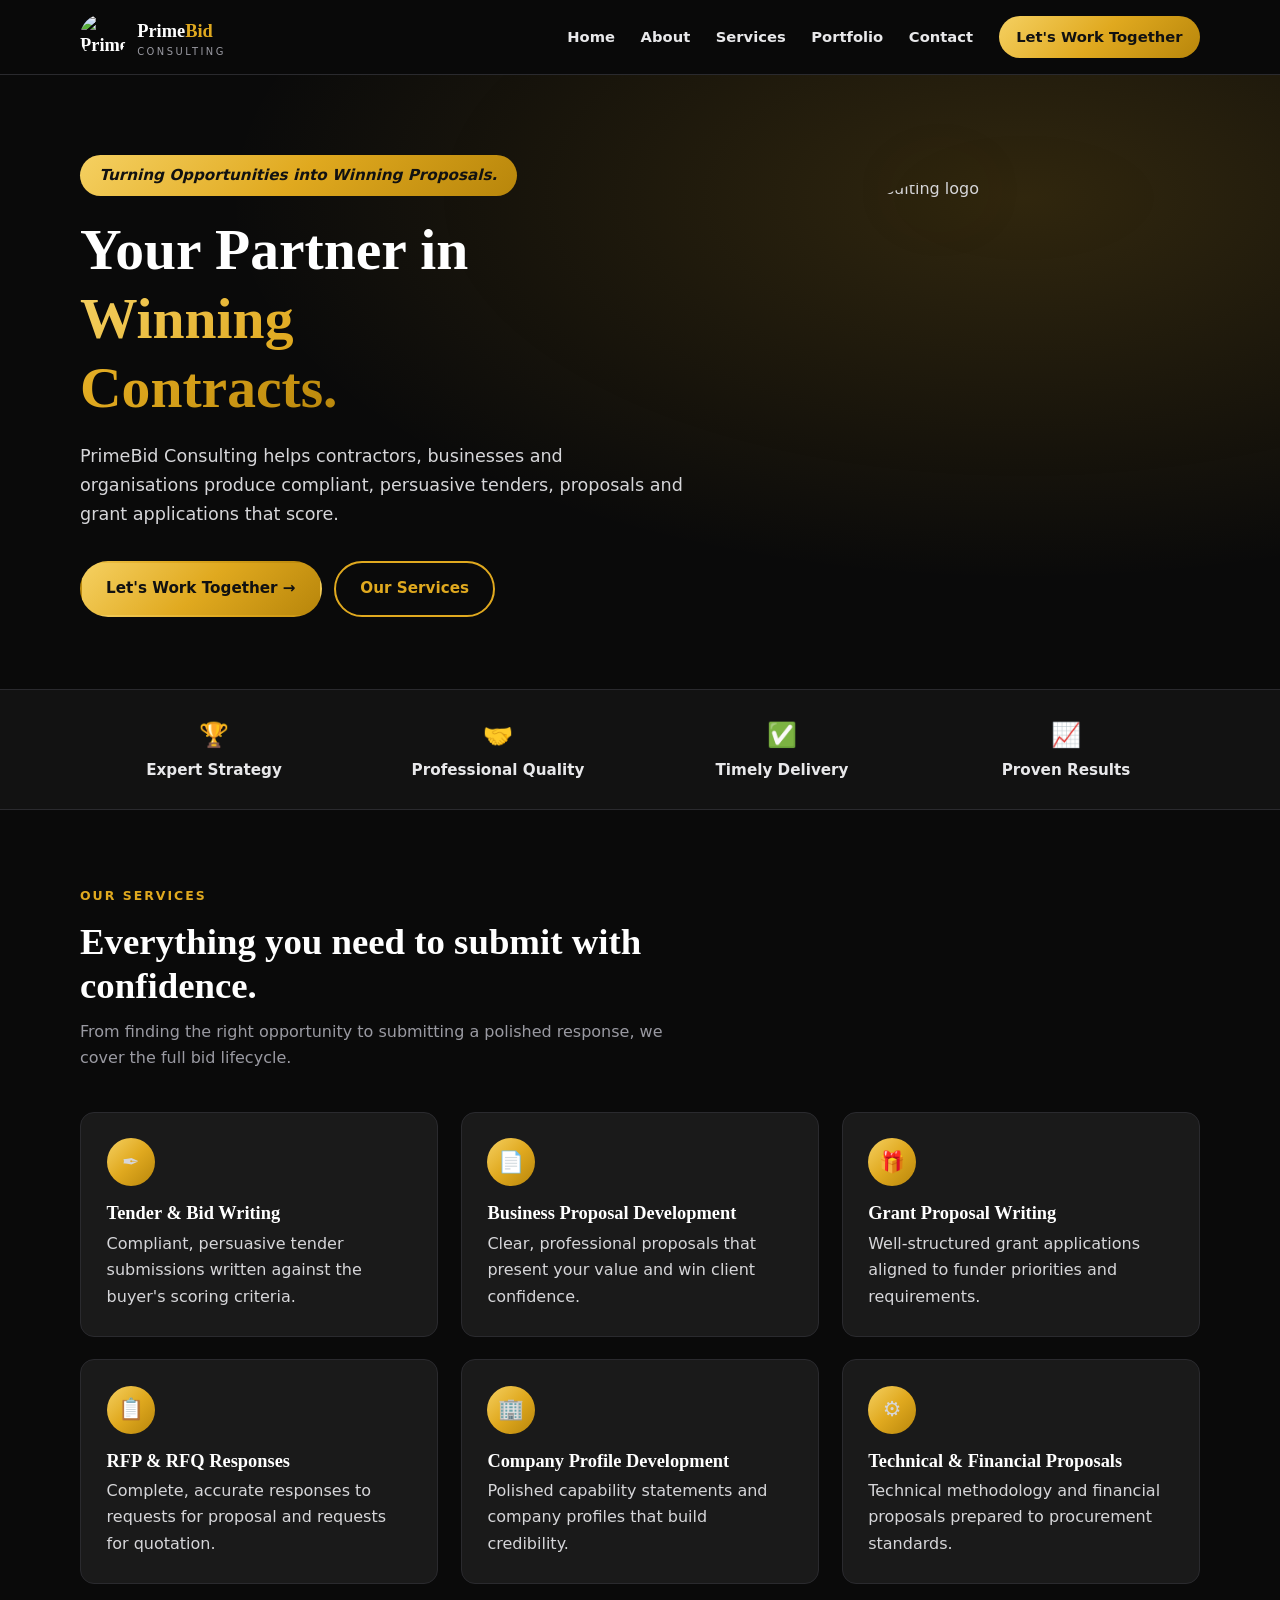
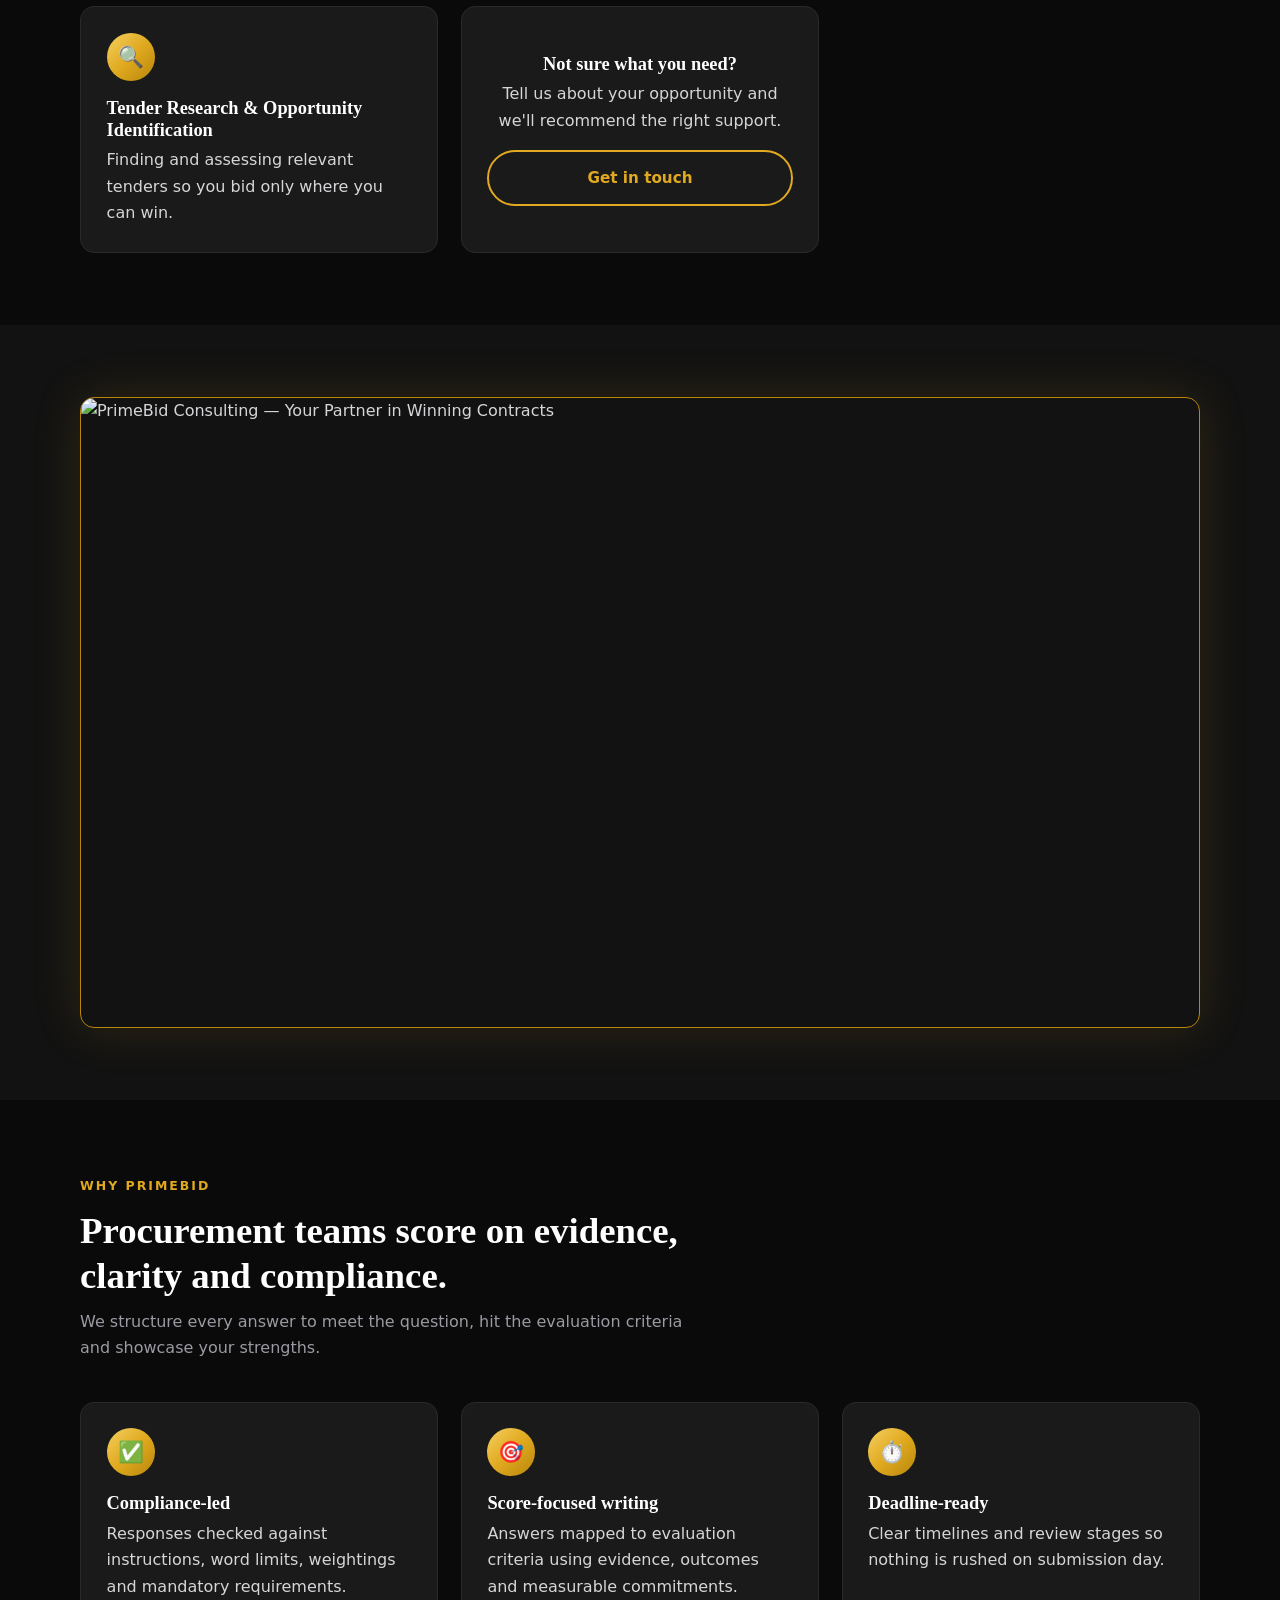
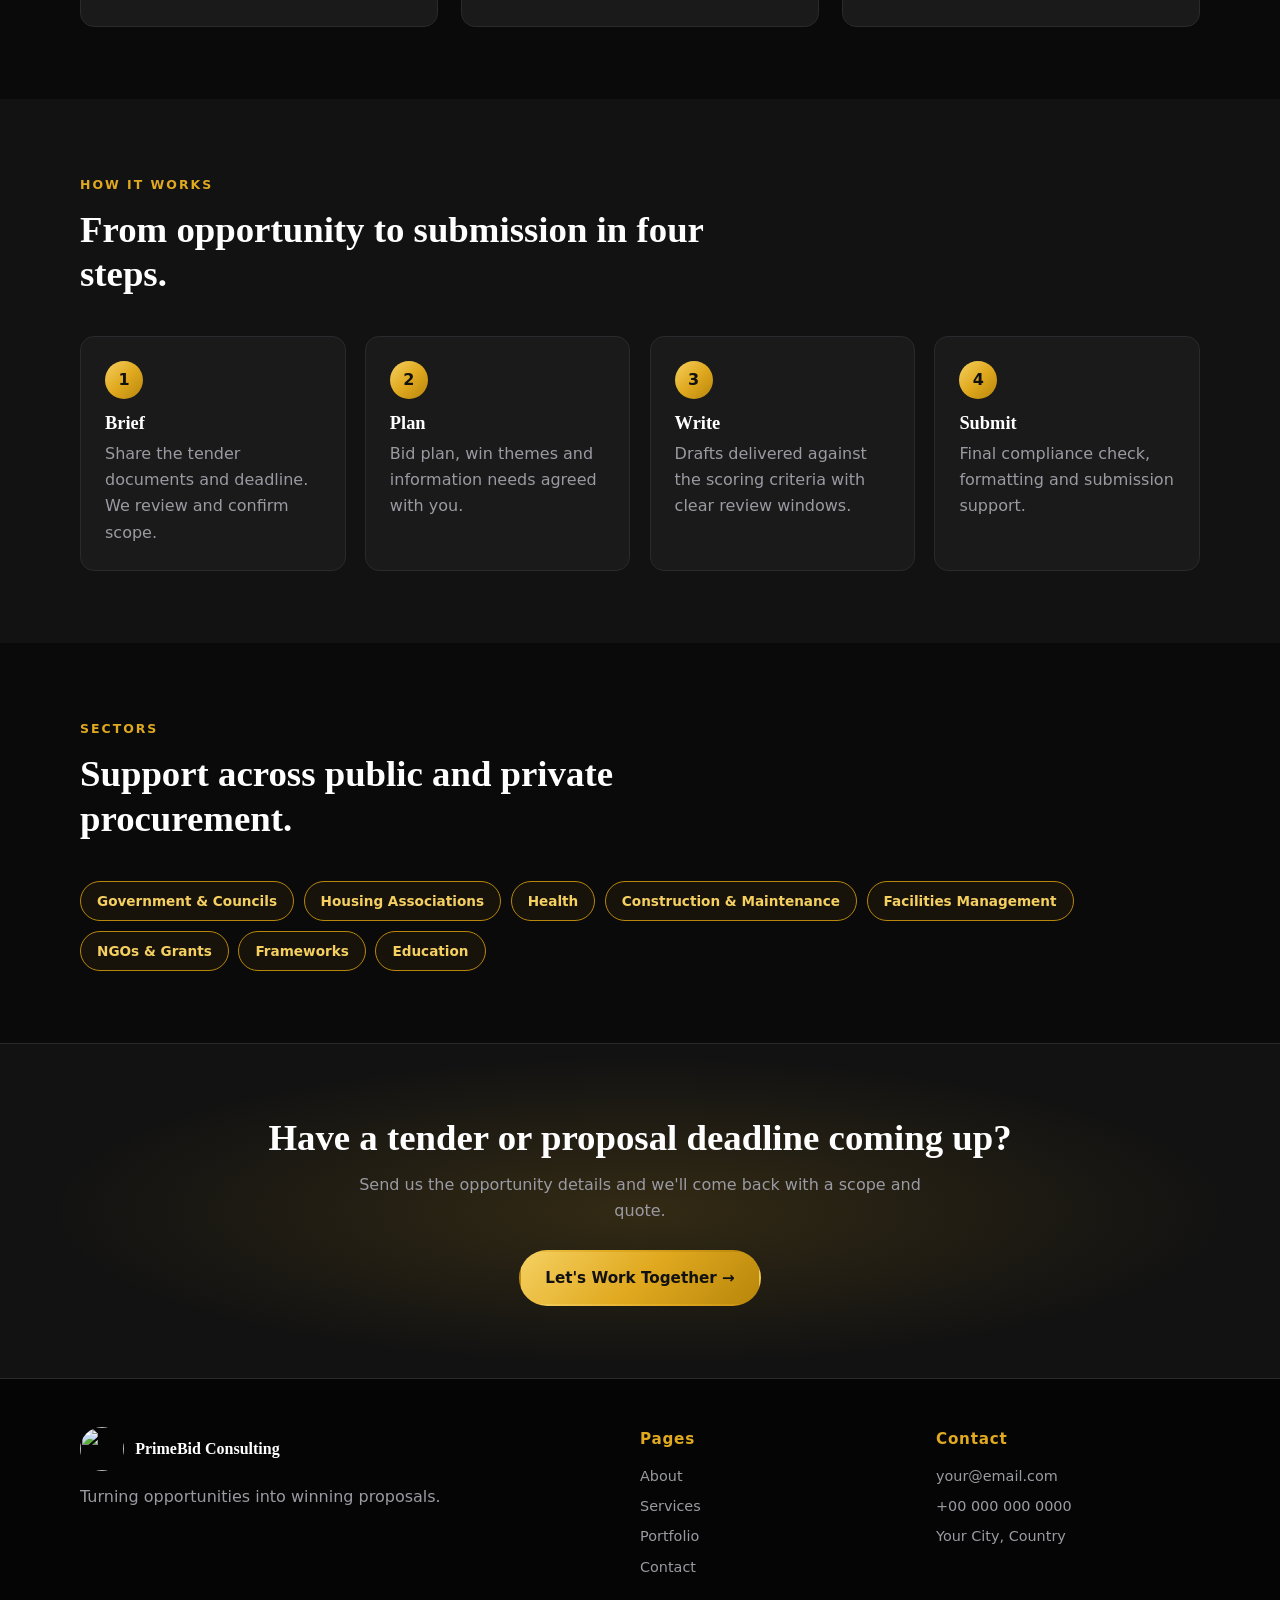
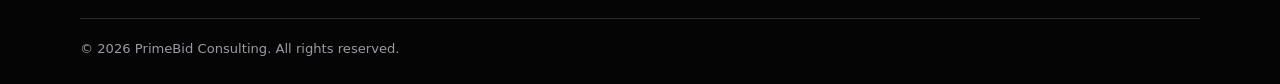
==== index.html @ 5774ad71 "Add files via upload" ====
<!doctype html>
<html lang="en">
<head>
<meta charset="utf-8">
<meta name="viewport" content="width=device-width, initial-scale=1">
<title>PrimeBid Consulting — Tender, Bid &amp; Proposal Writing</title>
<meta name="description" content="PrimeBid Consulting turns opportunities into winning proposals. Tender and bid writing, RFP/RFQ responses, grant proposals and more.">
<meta name="theme-color" content="#0a0a0a">
<meta property="og:title" content="PrimeBid Consulting — Tender, Bid &amp; Proposal Writing">
<meta property="og:description" content="PrimeBid Consulting turns opportunities into winning proposals. Tender and bid writing, RFP/RFQ responses, grant proposals and more.">
<meta property="og:type" content="website">
<meta property="og:image" content="https://YOUR-SITE.netlify.app/assets/banner.jpg">
<meta name="twitter:card" content="summary_large_image">
<link rel="icon" type="image/png" href="assets/favicon.png">
<link rel="stylesheet" href="style.css">
</head>
<body>
<header class="site">
  <div class="container nav">
    <a class="brand" href="index.html"><img src="assets/logo-small.png" alt="PrimeBid Consulting logo" width="46" height="46"><span>Prime<b>Bid</b><small>Consulting</small></span></a>
    <button class="menu-btn" aria-label="Menu" aria-expanded="false">☰</button>
    <ul>
      <li><a href="index.html">Home</a></li>
      <li><a href="about.html">About</a></li>
      <li><a href="services.html">Services</a></li>
      <li><a href="portfolio.html">Portfolio</a></li>
      <li><a href="contact.html">Contact</a></li>
      <li><a class="btn btn-primary" style="padding:.55rem 1.1rem;color:#111;border:0" href="contact.html">Let's Work Together</a></li>
    </ul>
  </div>
</header>

<main>
<section class="hero">
  <div class="container hero-grid">
    <div>
      <span class="tagline">Turning Opportunities into Winning Proposals.</span>
      <h1>Your Partner in <span class="gold">Winning Contracts.</span></h1>
      <p class="lead">PrimeBid Consulting helps contractors, businesses and organisations produce compliant, persuasive tenders, proposals and grant applications that score.</p>
      <div class="actions">
        <a class="btn btn-primary" href="contact.html">Let's Work Together →</a>
        <a class="btn btn-ghost" href="services.html">Our Services</a>
      </div>
    </div>
    <div class="hero-logo"><img src="assets/logo.png" alt="PrimeBid Consulting logo" width="420" height="420"></div>
  </div>
</section>

<div class="pillars"><div class="container">
  <div class="pillar"><span>🏆</span>Expert Strategy</div>
  <div class="pillar"><span>🤝</span>Professional Quality</div>
  <div class="pillar"><span>✅</span>Timely Delivery</div>
  <div class="pillar"><span>📈</span>Proven Results</div>
</div></div>

<section>
  <div class="container">
    <div class="section-head">
      <span class="eyebrow">Our Services</span>
      <h2>Everything you need to submit with confidence.</h2>
      <p>From finding the right opportunity to submitting a polished response, we cover the full bid lifecycle.</p>
    </div>
    <div class="grid grid-3">
      <div class="card"><div class="icon">✒️</div><h3>Tender &amp; Bid Writing</h3><p>Compliant, persuasive tender submissions written against the buyer's scoring criteria.</p></div>
      <div class="card"><div class="icon">📄</div><h3>Business Proposal Development</h3><p>Clear, professional proposals that present your value and win client confidence.</p></div>
      <div class="card"><div class="icon">🎁</div><h3>Grant Proposal Writing</h3><p>Well-structured grant applications aligned to funder priorities and requirements.</p></div>
      <div class="card"><div class="icon">📋</div><h3>RFP &amp; RFQ Responses</h3><p>Complete, accurate responses to requests for proposal and requests for quotation.</p></div>
      <div class="card"><div class="icon">🏢</div><h3>Company Profile Development</h3><p>Polished capability statements and company profiles that build credibility.</p></div>
      <div class="card"><div class="icon">⚙️</div><h3>Technical &amp; Financial Proposals</h3><p>Technical methodology and financial proposals prepared to procurement standards.</p></div>
      <div class="card"><div class="icon">🔍</div><h3>Tender Research &amp; Opportunity Identification</h3><p>Finding and assessing relevant tenders so you bid only where you can win.</p></div>
      <div class="card" style="display:flex;flex-direction:column;justify-content:center;text-align:center"><h3>Not sure what you need?</h3><p style="margin-bottom:1rem">Tell us about your opportunity and we'll recommend the right support.</p><a class="btn btn-outline" href="contact.html">Get in touch</a></div>
    </div>
  </div>
</section>

<section class="soft">
  <div class="container">
    <img class="banner-img" src="assets/banner.jpg" alt="PrimeBid Consulting — Your Partner in Winning Contracts" width="1600" height="900" loading="lazy">
  </div>
</section>

<section>
  <div class="container">
    <div class="section-head">
      <span class="eyebrow">Why PrimeBid</span>
      <h2>Procurement teams score on evidence, clarity and compliance.</h2>
      <p>We structure every answer to meet the question, hit the evaluation criteria and showcase your strengths.</p>
    </div>
    <div class="grid grid-3">
      <div class="card"><div class="icon">✅</div><h3>Compliance-led</h3><p>Responses checked against instructions, word limits, weightings and mandatory requirements.</p></div>
      <div class="card"><div class="icon">🎯</div><h3>Score-focused writing</h3><p>Answers mapped to evaluation criteria using evidence, outcomes and measurable commitments.</p></div>
      <div class="card"><div class="icon">⏱️</div><h3>Deadline-ready</h3><p>Clear timelines and review stages so nothing is rushed on submission day.</p></div>
    </div>
  </div>
</section>

<section class="soft">
  <div class="container">
    <div class="section-head"><span class="eyebrow">How it works</span><h2>From opportunity to submission in four steps.</h2></div>
    <div class="steps">
      <div class="step"><h3>Brief</h3><p>Share the tender documents and deadline. We review and confirm scope.</p></div>
      <div class="step"><h3>Plan</h3><p>Bid plan, win themes and information needs agreed with you.</p></div>
      <div class="step"><h3>Write</h3><p>Drafts delivered against the scoring criteria with clear review windows.</p></div>
      <div class="step"><h3>Submit</h3><p>Final compliance check, formatting and submission support.</p></div>
    </div>
  </div>
</section>

<section>
  <div class="container">
    <div class="section-head"><span class="eyebrow">Sectors</span><h2>Support across public and private procurement.</h2></div>
    <div class="tags">
      <span class="tag">Government &amp; Councils</span><span class="tag">Housing Associations</span><span class="tag">Health</span>
      <span class="tag">Construction &amp; Maintenance</span><span class="tag">Facilities Management</span><span class="tag">NGOs &amp; Grants</span>
      <span class="tag">Frameworks</span><span class="tag">Education</span>
    </div>
  </div>
</section>
</main>
<section class="cta"><div class="container"><h2>Have a tender or proposal deadline coming up?</h2><p>Send us the opportunity details and we'll come back with a scope and quote.</p><a class="btn btn-primary" href="contact.html">Let's Work Together →</a></div></section>
<footer class="site">
  <div class="container">
    <div class="cols">
      <div>
        <div class="fbrand"><img src="assets/logo-small.png" alt="" width="44" height="44"><span>PrimeBid Consulting</span></div>
        <p>Turning opportunities into winning proposals.</p>
      </div>
      <div><h4>Pages</h4><ul><li><a href="about.html">About</a></li><li><a href="services.html">Services</a></li><li><a href="portfolio.html">Portfolio</a></li><li><a href="contact.html">Contact</a></li></ul></div>
      <div><h4>Contact</h4><ul><li>your@email.com</li><li>+00 000 000 0000</li><li>Your City, Country</li></ul></div>
    </div>
    <div class="copy">© <span id="year">2026</span> PrimeBid Consulting. All rights reserved.</div>
  </div>
</footer>
<script src="script.js"></script>
</body>
</html>
---- style.css ----
:root{
  --black:#0a0a0a;--black2:#121212;--black3:#1a1a1a;
  --gold:#e0a91f;--gold-light:#f5d061;--gold-dark:#b8860b;
  --silver:#e8e8ea;--text:#d6d6d9;--muted:#9a9aa2;--line:#2a2a2e;--radius:14px;
  --gold-grad:linear-gradient(135deg,#f5d061,#e0a91f 50%,#b8860b);
}
*{box-sizing:border-box;margin:0;padding:0}
html{scroll-behavior:smooth}
body{font-family:Inter,system-ui,-apple-system,"Segoe UI",Roboto,sans-serif;color:var(--text);background:var(--black);line-height:1.65}
img{max-width:100%;height:auto;display:block}
a{color:inherit;text-decoration:none}
.container{width:min(1120px,92%);margin-inline:auto}
h1,h2,h3{line-height:1.2;color:#fff;font-family:Georgia,"Times New Roman",serif}
h1{font-size:clamp(2.1rem,5vw,3.6rem)}
h2{font-size:clamp(1.6rem,3.2vw,2.3rem);margin-bottom:.7rem}
h3{font-size:1.15rem;margin-bottom:.4rem}
p{color:var(--muted)}
.gold{background:var(--gold-grad);-webkit-background-clip:text;background-clip:text;color:transparent}
.eyebrow{display:inline-block;font-size:.78rem;letter-spacing:.16em;text-transform:uppercase;font-weight:700;color:var(--gold);margin-bottom:.8rem}

/* Header */
header.site{position:sticky;top:0;z-index:50;background:rgba(10,10,10,.92);backdrop-filter:blur(10px);border-bottom:1px solid var(--line)}
.nav{display:flex;align-items:center;justify-content:space-between;height:74px}
.brand{display:flex;align-items:center;gap:.7rem;font-family:Georgia,serif;font-weight:700;font-size:1.15rem;color:#fff}
.brand img{width:46px;height:46px;border-radius:50%}
.brand b{color:var(--gold)}
.brand small{display:block;font-family:Inter,system-ui,sans-serif;font-weight:500;letter-spacing:.25em;text-transform:uppercase;color:var(--muted);font-size:.62rem;line-height:1.2}
.nav ul{display:flex;gap:1.6rem;list-style:none;align-items:center}
.nav ul a{font-size:.92rem;font-weight:600;color:var(--silver);padding:.3rem 0;border-bottom:2px solid transparent}
.nav ul a:hover,.nav ul a.active{color:var(--gold);border-color:var(--gold)}
.menu-btn{display:none;background:none;border:0;font-size:1.7rem;color:var(--gold);cursor:pointer}

/* Buttons */
.btn{display:inline-block;padding:.85rem 1.5rem;border-radius:999px;font-weight:700;font-size:.95rem;border:2px solid transparent;cursor:pointer;transition:.2s;font-family:inherit}
.btn-primary{background:var(--gold-grad);color:#111}
.btn-primary:hover{filter:brightness(1.1);transform:translateY(-1px)}
.btn-ghost{border-color:var(--gold);color:var(--gold)}
.btn-ghost:hover{background:var(--gold);color:#111}
.btn-outline{border-color:var(--gold);color:var(--gold)}
.btn-outline:hover{background:var(--gold);color:#111}

/* Hero */
.hero{position:relative;overflow:hidden;padding:5rem 0 4.5rem;background:radial-gradient(ellipse at 80% 20%,rgba(224,169,31,.18),transparent 55%),var(--black)}
.hero-grid{display:grid;grid-template-columns:1.15fr .85fr;gap:3rem;align-items:center}
.hero h1{max-width:16ch}
.hero .lead{color:var(--text);max-width:54ch;margin:1.2rem 0 2rem;font-size:1.1rem}
.hero .actions{display:flex;gap:.8rem;flex-wrap:wrap}
.hero-logo{display:grid;place-items:center}
.hero-logo img{width:min(420px,100%);border-radius:50%;filter:drop-shadow(0 0 40px rgba(224,169,31,.25))}
.tagline{display:inline-block;background:var(--gold-grad);color:#111;font-weight:700;font-style:italic;padding:.5rem 1.2rem;border-radius:999px;margin-bottom:1.2rem;font-size:.95rem}
.page-hero{padding:3.5rem 0;background:linear-gradient(180deg,var(--black3),var(--black));border-bottom:1px solid var(--line)}
.page-hero h1{font-size:clamp(1.9rem,4vw,2.7rem)}
.page-hero p{margin-top:.6rem;max-width:60ch}

/* Pillars strip */
.pillars{background:var(--black2);border-block:1px solid var(--line);padding:1.6rem 0}
.pillars .container{display:grid;grid-template-columns:repeat(4,1fr);gap:1rem;text-align:center}
.pillar{font-weight:600;color:var(--silver);font-size:.95rem}
.pillar span{display:block;font-size:1.5rem;margin-bottom:.2rem}

/* Sections */
section{padding:4.5rem 0}
section.soft{background:var(--black2)}
.section-head{max-width:62ch;margin-bottom:2.5rem}
.grid{display:grid;gap:1.4rem}
.grid-3{grid-template-columns:repeat(3,1fr)}
.grid-2{grid-template-columns:repeat(2,1fr)}
.card{background:var(--black3);border:1px solid var(--line);border-radius:var(--radius);padding:1.6rem;transition:.25s}
.card:hover{border-color:var(--gold-dark);box-shadow:0 10px 30px rgba(224,169,31,.1);transform:translateY(-3px)}
.icon{width:48px;height:48px;border-radius:50%;background:var(--gold-grad);display:grid;place-items:center;font-size:1.3rem;margin-bottom:1rem}
.tags{display:flex;flex-wrap:wrap;gap:.6rem}
.tag{padding:.5rem 1rem;border:1px solid var(--gold-dark);border-radius:999px;font-size:.85rem;font-weight:600;color:var(--gold-light);background:rgba(224,169,31,.06)}
.steps{counter-reset:s;display:grid;gap:1.2rem;grid-template-columns:repeat(4,1fr)}
.step{counter-increment:s;background:var(--black3);border-radius:var(--radius);padding:1.5rem;border:1px solid var(--line)}
.step::before{content:counter(s);display:grid;place-items:center;width:38px;height:38px;border-radius:50%;background:var(--gold-grad);color:#111;font-weight:800;margin-bottom:.8rem}
.banner-img{border-radius:var(--radius);border:1px solid var(--gold-dark);box-shadow:0 0 50px rgba(224,169,31,.15);width:100%}
.cta{background:radial-gradient(ellipse at center,rgba(224,169,31,.16),transparent 65%),var(--black2);text-align:center;border-top:1px solid var(--line)}
.cta p{margin:0 auto 1.6rem;max-width:56ch}
.placeholder-note{background:rgba(224,169,31,.08);border:1px dashed var(--gold);padding:.8rem 1rem;border-radius:8px;font-size:.85rem;color:var(--gold-light);margin-bottom:1.5rem}

/* Case studies */
.case h3{margin-top:.2rem}
.case .meta{font-size:.78rem;font-weight:700;color:var(--gold);text-transform:uppercase;letter-spacing:.1em}
.case ul{margin:.8rem 0 0 1.1rem;color:var(--muted);font-size:.92rem}

/* Form */
form{display:grid;gap:1rem}
label{font-weight:600;font-size:.9rem;color:var(--silver)}
input,select,textarea{width:100%;padding:.85rem 1rem;border:1px solid var(--line);border-radius:8px;font:inherit;margin-top:.3rem;background:var(--black3);color:#fff}
input:focus,select:focus,textarea:focus{outline:2px solid var(--gold);border-color:transparent}
.contact-grid{display:grid;grid-template-columns:1.2fr .8fr;gap:2.5rem}
.info p{margin-bottom:.9rem}
.info strong{color:var(--gold)}
.info p,.card p{color:var(--text)}

/* Footer */
footer.site{background:#050505;border-top:1px solid var(--line);color:var(--muted);padding:3rem 0 1.5rem}
footer .cols{display:grid;grid-template-columns:2fr 1fr 1fr;gap:2rem}
footer h4{color:var(--gold);margin-bottom:.8rem;font-size:.95rem;letter-spacing:.05em}
footer ul{list-style:none}
footer li{margin-bottom:.4rem;font-size:.9rem}
footer a:hover{color:var(--gold)}
footer .fbrand{display:flex;align-items:center;gap:.7rem;margin-bottom:.8rem;color:#fff;font-family:Georgia,serif;font-weight:700}
footer .fbrand img{width:44px;height:44px;border-radius:50%}
footer .copy{border-top:1px solid var(--line);margin-top:2rem;padding-top:1.2rem;font-size:.82rem}

@media(max-width:860px){
  .menu-btn{display:block}
  .nav ul{display:none;position:absolute;top:74px;left:0;right:0;background:var(--black);flex-direction:column;align-items:flex-start;padding:1.2rem 4%;gap:.9rem;border-bottom:1px solid var(--line)}
  .nav ul.open{display:flex}
  .hero-grid,.grid-3,.grid-2,.steps,.contact-grid,footer .cols{grid-template-columns:1fr}
  .pillars .container{grid-template-columns:repeat(2,1fr)}
  .hero-logo{order:-1}
  .hero-logo img{width:220px}
  section{padding:3rem 0}
}
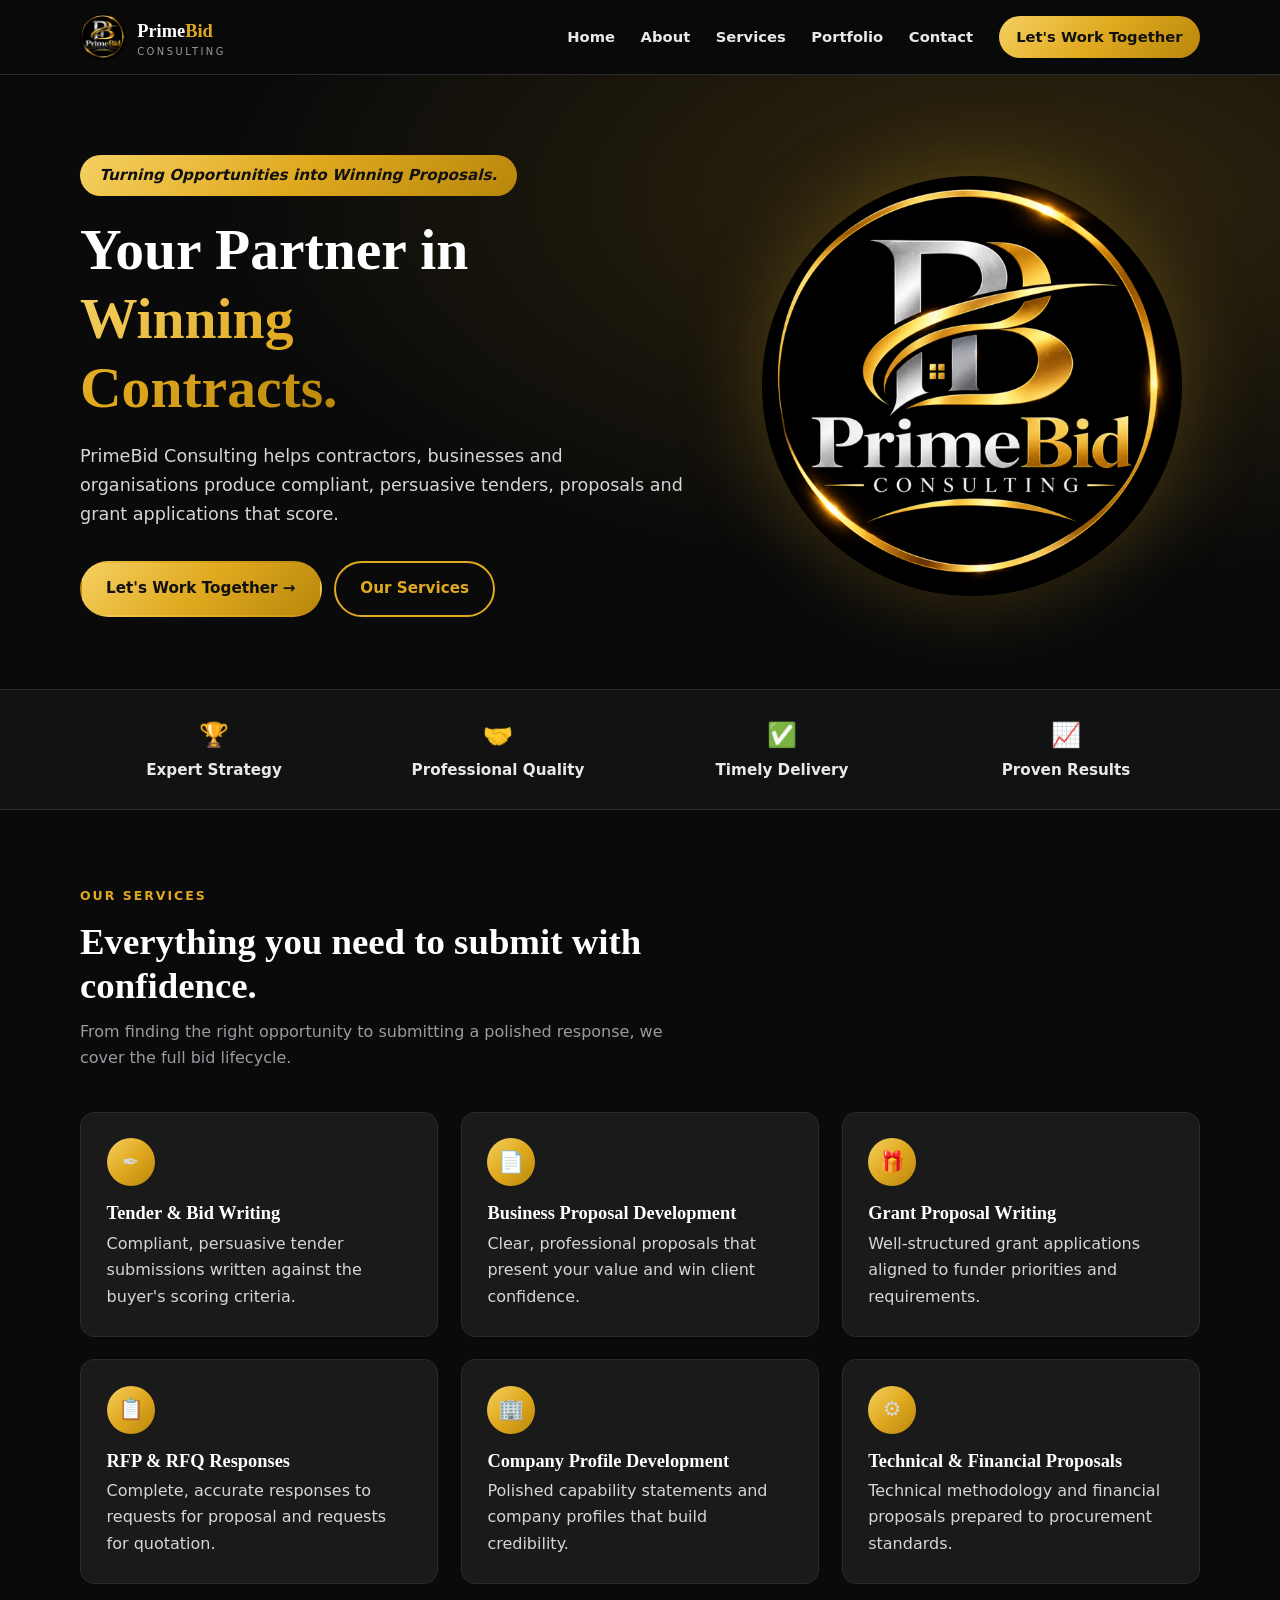
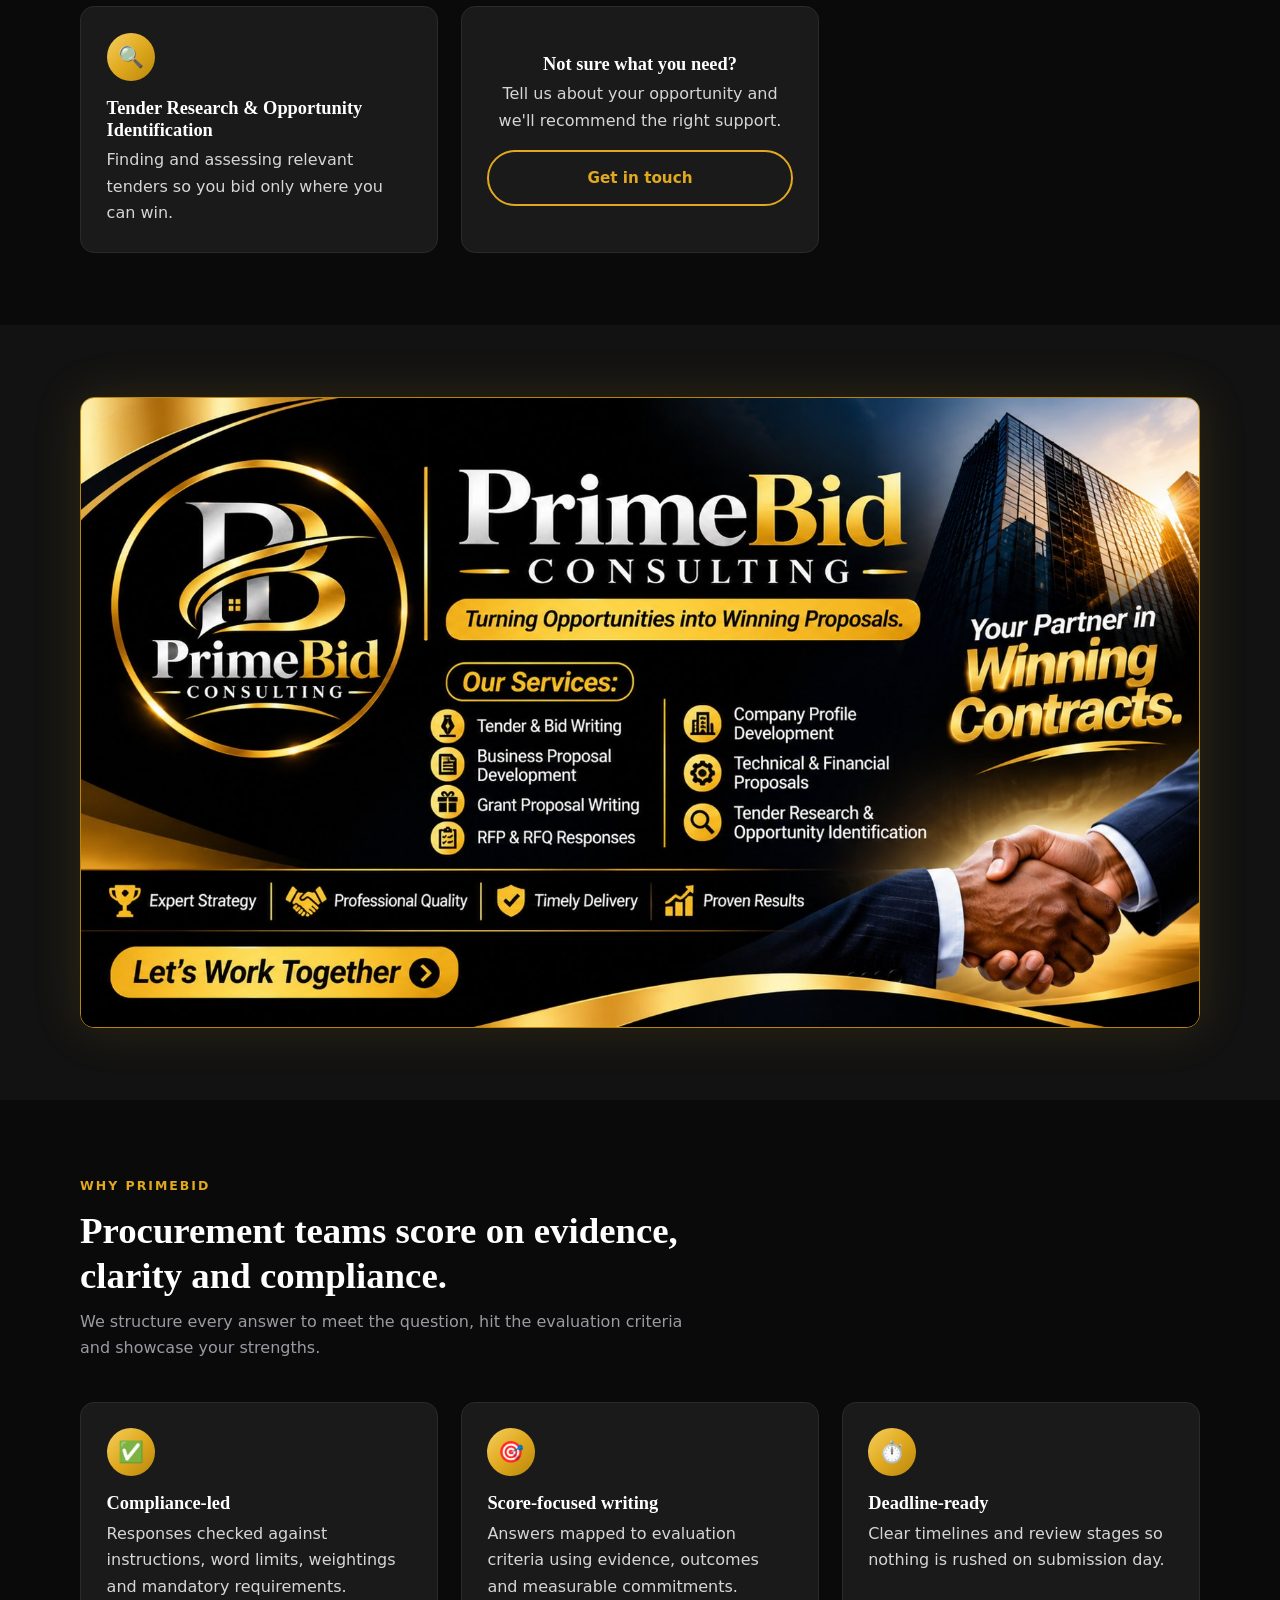
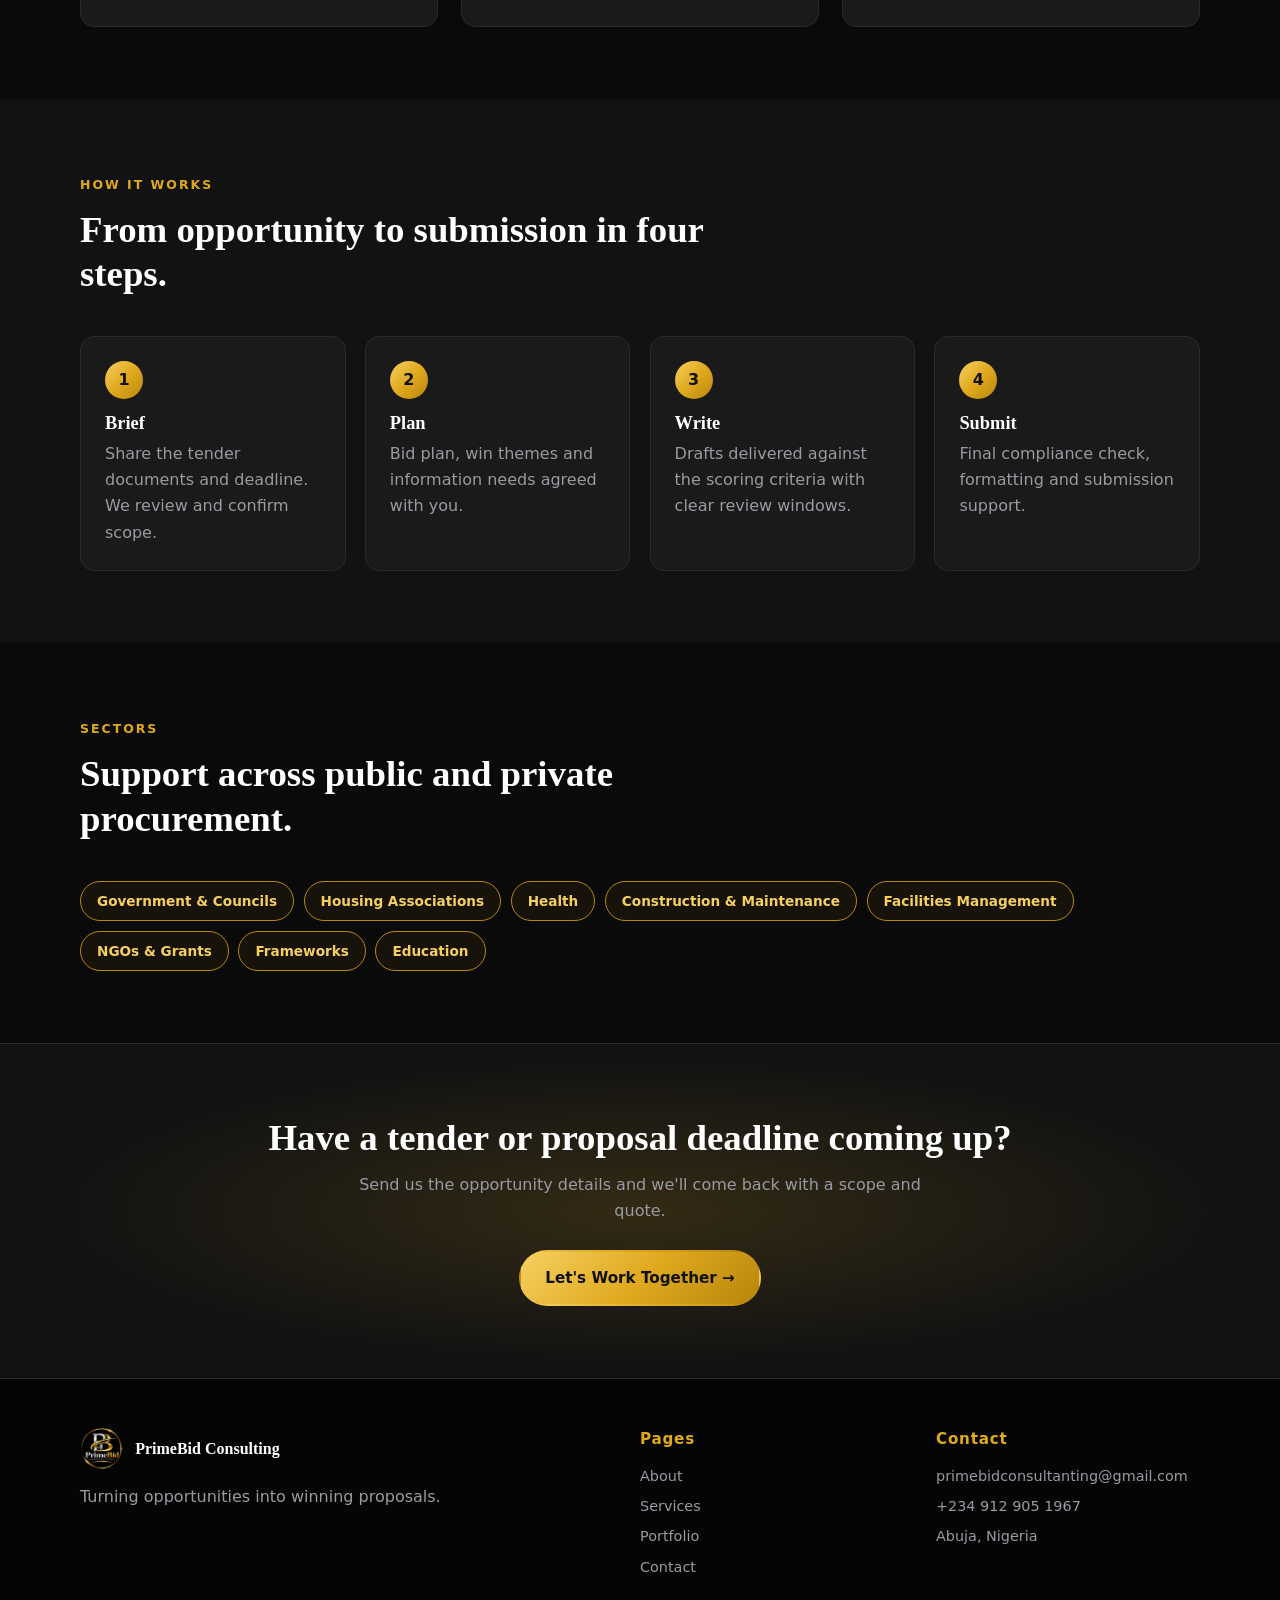
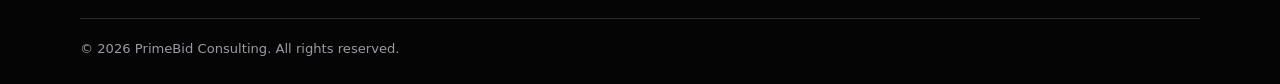
==== commit 5c4b25b2: "Add files via upload" ====
--- a/index.html
+++ b/index.html
@@ -9,15 +9,15 @@
 <meta property="og:title" content="PrimeBid Consulting — Tender, Bid &amp; Proposal Writing">
 <meta property="og:description" content="PrimeBid Consulting turns opportunities into winning proposals. Tender and bid writing, RFP/RFQ responses, grant proposals and more.">
 <meta property="og:type" content="website">
-<meta property="og:image" content="https://YOUR-SITE.netlify.app/assets/banner.jpg">
+<meta property="og:image" content="https://YOUR-SITE.netlify.app/banner.jpg">
 <meta name="twitter:card" content="summary_large_image">
-<link rel="icon" type="image/png" href="assets/favicon.png">
+<link rel="icon" type="image/png" href="favicon.png">
 <link rel="stylesheet" href="style.css">
 </head>
 <body>
 <header class="site">
   <div class="container nav">
-    <a class="brand" href="index.html"><img src="assets/logo-small.png" alt="PrimeBid Consulting logo" width="46" height="46"><span>Prime<b>Bid</b><small>Consulting</small></span></a>
+    <a class="brand" href="index.html"><img src="logo-small.png" alt="PrimeBid Consulting logo" width="46" height="46"><span>Prime<b>Bid</b><small>Consulting</small></span></a>
     <button class="menu-btn" aria-label="Menu" aria-expanded="false">☰</button>
     <ul>
       <li><a href="index.html">Home</a></li>
@@ -42,7 +42,7 @@
         <a class="btn btn-ghost" href="services.html">Our Services</a>
       </div>
     </div>
-    <div class="hero-logo"><img src="assets/logo.png" alt="PrimeBid Consulting logo" width="420" height="420"></div>
+    <div class="hero-logo"><img src="logo.png" alt="PrimeBid Consulting logo" width="420" height="420"></div>
   </div>
 </section>
 
@@ -75,7 +75,7 @@
 
 <section class="soft">
   <div class="container">
-    <img class="banner-img" src="assets/banner.jpg" alt="PrimeBid Consulting — Your Partner in Winning Contracts" width="1600" height="900" loading="lazy">
+    <img class="banner-img" src="banner.jpg" alt="PrimeBid Consulting — Your Partner in Winning Contracts" width="1600" height="900" loading="lazy">
   </div>
 </section>
 
@@ -122,11 +122,11 @@
   <div class="container">
     <div class="cols">
       <div>
-        <div class="fbrand"><img src="assets/logo-small.png" alt="" width="44" height="44"><span>PrimeBid Consulting</span></div>
+        <div class="fbrand"><img src="logo-small.png" alt="" width="44" height="44"><span>PrimeBid Consulting</span></div>
         <p>Turning opportunities into winning proposals.</p>
       </div>
       <div><h4>Pages</h4><ul><li><a href="about.html">About</a></li><li><a href="services.html">Services</a></li><li><a href="portfolio.html">Portfolio</a></li><li><a href="contact.html">Contact</a></li></ul></div>
-      <div><h4>Contact</h4><ul><li>your@email.com</li><li>+00 000 000 0000</li><li>Your City, Country</li></ul></div>
+      <div><h4>Contact</h4><ul><li><a href="mailto:primebidconsultanting@gmail.com">primebidconsultanting@gmail.com</a></li><li><a href="tel:+2349129051967">+234 912 905 1967</a></li><li>Abuja, Nigeria</li></ul></div>
     </div>
     <div class="copy">© <span id="year">2026</span> PrimeBid Consulting. All rights reserved.</div>
   </div>
